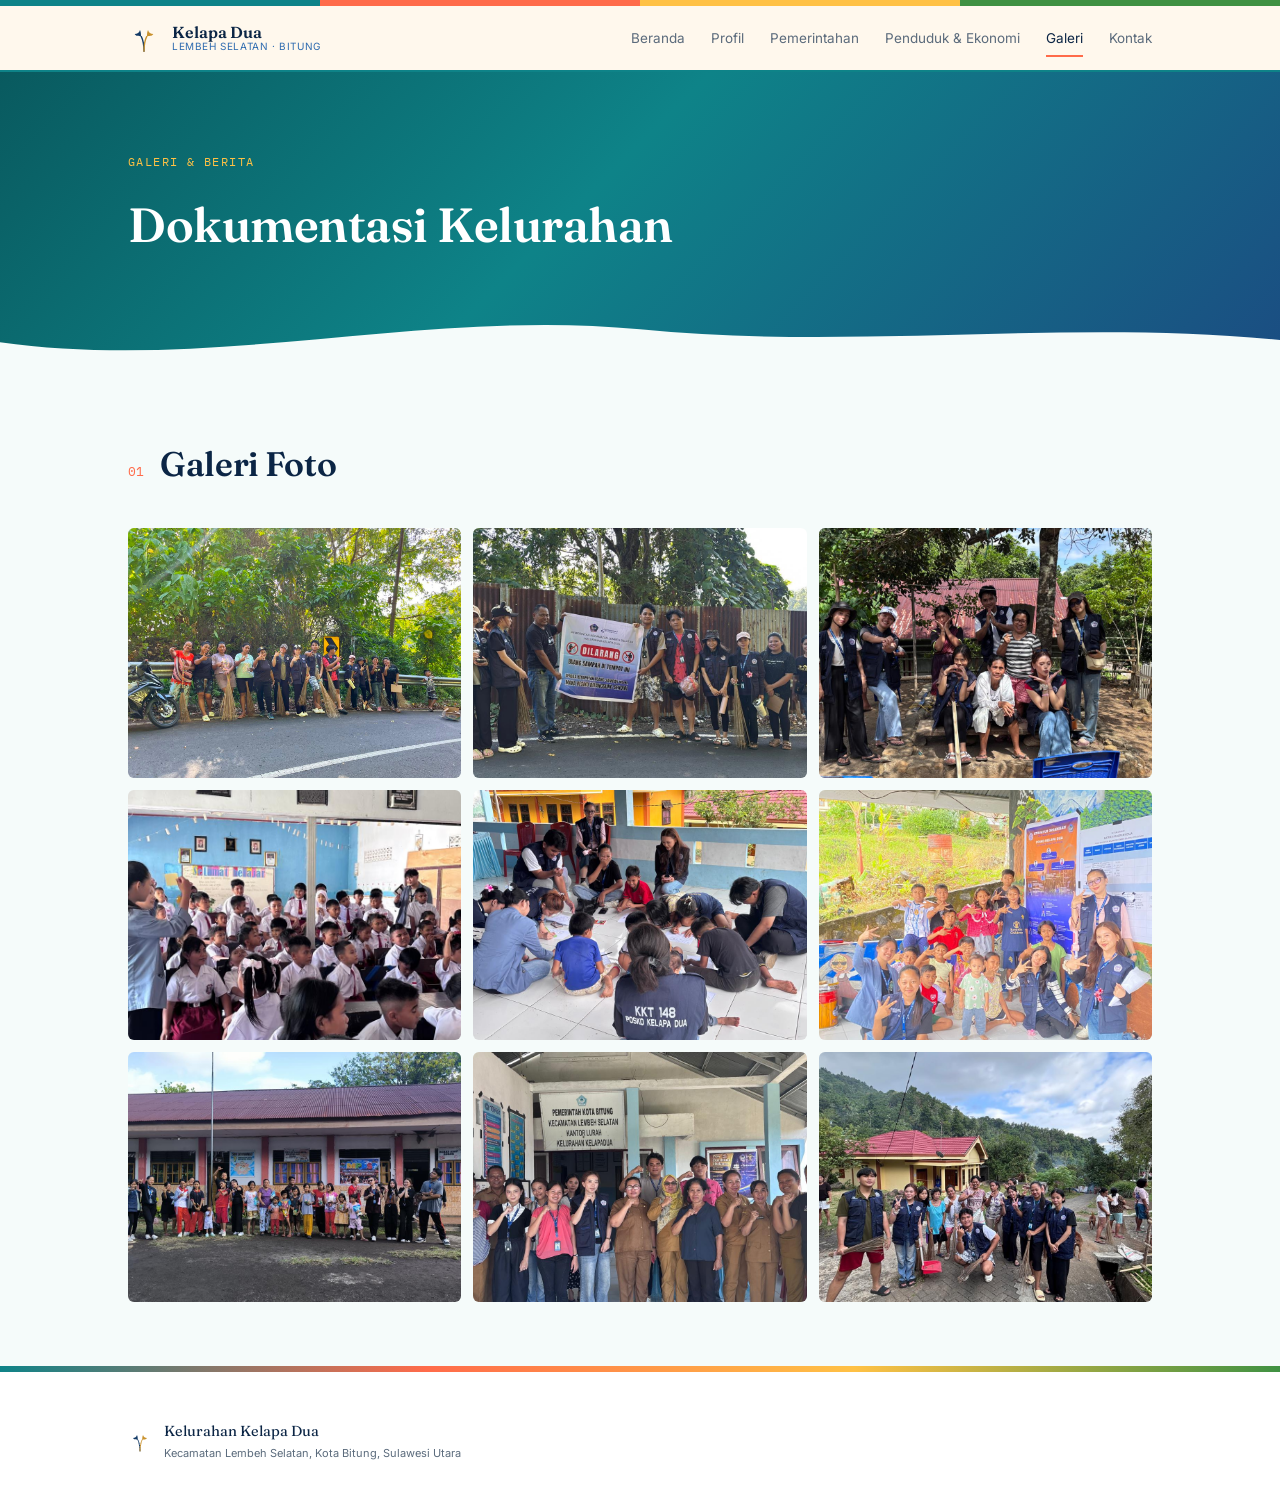
==== galeri.html @ 23e1a645 "Add files via upload" ====
<!DOCTYPE html>
<html lang="id">
<head>
<meta charset="UTF-8">
<meta name="viewport" content="width=device-width, initial-scale=1.0">
<title>Galeri — Kelurahan Kelapa Dua</title>
<link rel="stylesheet" href="style.css">
<style>
  /* ===== Galeri Foto: grid foto asli ===== */
  .photo-gallery{display:grid;grid-template-columns:repeat(3,1fr);gap:12px;}
  .photo-gallery .tile{
    aspect-ratio:4/3;
    overflow:hidden;
    border-radius:var(--radius);
    background:var(--surface-alt);
  }
  .photo-gallery .tile img{
    width:100%;height:100%;object-fit:cover;display:block;
    transition:transform .3s ease;
  }
  .photo-gallery .tile:hover img{transform:scale(1.06);}
  @media (max-width:700px){.photo-gallery{grid-template-columns:repeat(2,1fr);}}
</style>
</head>
<body class="theme-festive">

<div class="festive-topbar"><span></span><span></span><span></span><span></span></div>

<header class="site-nav">
  <div class="nav-inner">
    <a class="brand" href="index.html">
      <svg viewBox="0 0 48 48" fill="none">
        <path d="M24 44 C24 30 20 22 20 22" stroke="#123A66" stroke-width="2" stroke-linecap="round"/>
        <path d="M24 44 C24 30 28 22 28 22" stroke="#C9922E" stroke-width="2" stroke-linecap="round"/>
        <path d="M20 22c-4-2-8 0-10-4 4 0 7-2 8-6 2 4 1 8 2 10z" fill="#123A66"/>
        <path d="M28 22c4-2 8 0 10-4-4 0-7-2-8-6-2 4-1 8-2 10z" fill="#C9922E"/>
      </svg>
      <span class="brand-text"><span class="kel">Kelapa Dua</span><span class="loc">Lembeh Selatan · Bitung</span></span>
    </a>
    <button class="nav-toggle" id="navToggle">Menu</button>
    <nav class="links" id="navLinks">
      <a href="index.html">Beranda</a>
      <a href="profil.html">Profil</a>
      <a href="pemerintahan.html">Pemerintahan</a>
      <a href="penduduk.html">Penduduk &amp; Ekonomi</a>
      <a href="galeri.html" class="active">Galeri</a>
      <a href="kontak.html">Kontak</a>
    </nav>
  </div>
</header>

<main>
  <section class="page-hero">
    <div class="wrap">
      <div class="eyebrow">Galeri &amp; Berita</div>
      <h1>Dokumentasi Kelurahan</h1>
      </div>
  </section>

  <div class="wave-divider wave-hero" aria-hidden="true">
    <svg viewBox="0 0 1200 60" preserveAspectRatio="none"><path d="M0,32 C200,60 400,0 600,20 C800,40 1000,10 1200,30 L1200,60 L0,60 Z"></path></svg>
  </div>

  <section id="galeri-foto">
    <div class="wrap">
      <div class="section-head"><span class="section-num">01</span><h2>Galeri Foto</h2></div>
      <div class="photo-gallery">
        <div class="tile"><img src="photos/foto (1).jpeg" alt="Dokumentasi Kelurahan Kelapa Dua 1" loading="lazy"></div>
        <div class="tile"><img src="photos/foto (2).jpeg" alt="Dokumentasi Kelurahan Kelapa Dua 2" loading="lazy"></div>
        <div class="tile"><img src="photos/foto (3).jpeg" alt="Dokumentasi Kelurahan Kelapa Dua 3" loading="lazy"></div>
        <div class="tile"><img src="photos/foto (4).jpeg" alt="Dokumentasi Kelurahan Kelapa Dua 4" loading="lazy"></div>
        <div class="tile"><img src="photos/foto (5).jpeg" alt="Dokumentasi Kelurahan Kelapa Dua 5" loading="lazy"></div>
        <div class="tile"><img src="photos/foto (6).jpeg" alt="Dokumentasi Kelurahan Kelapa Dua 6" loading="lazy"></div>
        <div class="tile"><img src="photos/foto (7).jpeg" alt="Dokumentasi Kelurahan Kelapa Dua 7" loading="lazy"></div>
        <div class="tile"><img src="photos/foto (8).jpeg" alt="Dokumentasi Kelurahan Kelapa Dua 8" loading="lazy"></div>
        <div class="tile"><img src="photos/foto (9).jpeg" alt="Dokumentasi Kelurahan Kelapa Dua 9" loading="lazy"></div>
      </div>
    </div>
  </section>
</main>

<footer>
  <div class="wrap foot-inner">
    <div class="foot-brand">
      <svg viewBox="0 0 48 48" fill="none">
        <path d="M24 44 C24 30 20 22 20 22" stroke="#123A66" stroke-width="2" stroke-linecap="round"/>
        <path d="M24 44 C24 30 28 22 28 22" stroke="#C9922E" stroke-width="2" stroke-linecap="round"/>
        <path d="M20 22c-4-2-8 0-10-4 4 0 7-2 8-6 2 4 1 8 2 10z" fill="#123A66"/>
        <path d="M28 22c4-2 8 0 10-4-4 0-7-2-8-6-2 4-1 8-2 10z" fill="#C9922E"/>
      </svg>
      <div><div class="t1">Kelurahan Kelapa Dua</div><div class="t2">Kecamatan Lembeh Selatan, Kota Bitung, Sulawesi Utara</div></div>
    </div>
  </div>
</footer>
<script src="script.js"></script>
</body>
</html>
---- style.css ----
@import url('https://fonts.googleapis.com/css2?family=Fraunces:opsz,wght@9..144,500;9..144,600;9..144,700&family=Inter:wght@400;500;600;700&family=IBM+Plex+Mono:wght@500;600&display=swap');

:root{
  --bg:#F7F9FC;
  --surface:#FFFFFF;
  --surface-alt:#EEF3FA;
  --navy-900:#0B2545;
  --navy-800:#123A66;
  --navy-700:#1B4C82;
  --navy-500:#2E6BB0;
  --navy-100:#DCE6F2;
  --text:#1B2733;
  --text-muted:#5B6B7C;
  --accent:#C9922E;
  --line:#E1E8F1;
  --radius:6px;
}
*{box-sizing:border-box;}
html{scroll-behavior:smooth;}
body{
  margin:0;
  background:var(--bg);
  color:var(--text);
  font-family:'Inter',sans-serif;
  line-height:1.65;
}
h1,h2,h3{font-family:'Fraunces',serif;font-weight:600;margin:0;color:var(--navy-900);letter-spacing:-0.01em;}
a{color:inherit;}
.mono{font-family:'IBM Plex Mono',monospace;}
.wrap{max-width:1080px;margin:0 auto;padding:0 28px;}
img{max-width:100%;display:block;}

/* ---------- NAV ---------- */
header.site-nav{
  position:sticky;top:0;z-index:50;
  background:rgba(255,255,255,0.92);
  backdrop-filter:blur(8px);
  border-bottom:1px solid var(--line);
}
.nav-inner{max-width:1080px;margin:0 auto;padding:16px 28px;display:flex;align-items:center;justify-content:space-between;}
.brand{display:flex;align-items:center;gap:12px;text-decoration:none;}
.brand svg{width:32px;height:32px;flex-shrink:0;}
.brand-text{display:flex;flex-direction:column;line-height:1.15;}
.brand-text .kel{font-family:'Fraunces',serif;font-size:16px;font-weight:600;color:var(--navy-900);}
.brand-text .loc{font-size:10px;letter-spacing:0.06em;text-transform:uppercase;color:var(--navy-500);}
nav.links{display:flex;gap:26px;}
nav.links a{
  font-size:13.5px;text-decoration:none;color:var(--text-muted);
  position:relative;padding:4px 0;transition:color .2s ease;
}
nav.links a:hover,nav.links a.active{color:var(--navy-900);}
nav.links a.active::after{content:"";position:absolute;left:0;right:0;bottom:-4px;height:2px;background:var(--accent);}
.nav-toggle{display:none;background:none;border:1px solid var(--line);color:var(--navy-900);padding:8px 12px;border-radius:var(--radius);font-size:13px;cursor:pointer;}

@media (max-width:760px){
  nav.links{
    position:fixed;top:65px;left:0;right:0;flex-direction:column;background:var(--surface);
    padding:18px 28px;gap:16px;border-bottom:1px solid var(--line);
    transform:translateY(-130%);transition:transform .25s ease;
  }
  nav.links.open{transform:translateY(0);}
  .nav-toggle{display:block;}
}

/* ---------- PAGE HERO ---------- */
.page-hero{
  padding:56px 0 40px;
  border-bottom:1px solid var(--line);
  background:var(--surface);
  min-height:300px;
  display:flex;
  align-items:center;
}
.page-hero .wrap{width:100%;}
.eyebrow{
  font-family:'IBM Plex Mono',monospace;font-size:12px;letter-spacing:0.12em;text-transform:uppercase;
  color:var(--navy-500);margin-bottom:14px;display:flex;align-items:center;gap:10px;
}

.page-hero h1{font-size:clamp(32px,5vw,48px);margin-bottom:12px;}
.page-hero p{max-width:600px;color:var(--text-muted);font-size:15.5px;}

/* big homepage hero */
.home-hero{padding:88px 0 64px;position:relative;overflow:hidden;border-bottom:1px solid var(--line);background:var(--surface);}
.home-hero .hero-palms{position:absolute;right:-30px;bottom:-20px;width:360px;opacity:0.16;z-index:0;pointer-events:none;}
.home-hero .wrap{position:relative;z-index:1;}
.home-hero h1{font-size:clamp(42px,8vw,76px);line-height:1;margin-bottom:20px;}
.home-hero h1 span{color:var(--navy-500);font-style:italic;}
.home-hero p.lede{max-width:560px;font-size:16.5px;color:var(--text-muted);margin-bottom:40px;}
.stat-row{display:flex;flex-wrap:wrap;border-top:1px solid var(--line);}
.stat{padding:16px 30px 0 0;margin-right:30px;border-right:1px solid var(--line);}
.stat:last-child{border-right:none;}
.stat .num{font-family:'Fraunces',serif;font-size:28px;color:var(--navy-800);font-weight:600;}
.stat .lbl{font-size:11px;letter-spacing:0.05em;text-transform:uppercase;color:var(--text-muted);margin-top:2px;}

/* ---------- SECTION ---------- */
section{padding:64px 0;border-bottom:1px solid var(--line);}
section:last-of-type{border-bottom:none;}
section.alt{background:var(--surface-alt);}
.section-head{display:flex;align-items:baseline;gap:16px;margin-bottom:36px;flex-wrap:wrap;}
.section-num{font-family:'IBM Plex Mono',monospace;color:var(--navy-500);font-size:13px;}
.section-head h2{font-size:clamp(24px,3.6vw,34px);}
.section-sub{color:var(--text-muted);max-width:600px;font-size:14.5px;margin:-20px 0 32px;}

/* ---------- NAV CARDS (beranda) ---------- */
.nav-cards{display:grid;grid-template-columns:repeat(3,1fr);gap:18px;}
.nav-card{
  display:block;padding:26px 24px;background:var(--surface);border:1px solid var(--line);border-radius:var(--radius);
  text-decoration:none;transition:border-color .2s ease, transform .2s ease;
}
.nav-card:hover{border-color:var(--navy-500);transform:translateY(-2px);}
.nav-card .nc-num{font-family:'IBM Plex Mono',monospace;font-size:12px;color:var(--accent);}
.nav-card h3{font-size:17px;margin:10px 0 6px;color:var(--navy-900);}
.nav-card p{font-size:13px;color:var(--text-muted);margin:0;}
@media (max-width:820px){.nav-cards{grid-template-columns:1fr 1fr;}}
@media (max-width:560px){.nav-cards{grid-template-columns:1fr;}}

/* ---------- TIMELINE (sejarah) ---------- */
.sejarah-grid{display:grid;grid-template-columns:1.1fr 0.9fr;gap:52px;align-items:start;}
.sejarah-grid p{color:var(--text-muted);font-size:15px;margin-bottom:14px;}
.timeline{border-left:2px solid var(--navy-100);padding-left:22px;display:flex;flex-direction:column;gap:26px;}
.timeline .t-item{position:relative;}
.timeline .t-item::before{content:"";position:absolute;left:-28px;top:4px;width:9px;height:9px;border-radius:50%;background:var(--accent);box-shadow:0 0 0 4px var(--surface);}
.timeline .yr{font-family:'IBM Plex Mono',monospace;color:var(--navy-500);font-size:12.5px;}
.timeline .tt{font-family:'Fraunces',serif;font-size:16.5px;margin:3px 0 2px;color:var(--navy-900);}
.timeline .td{color:var(--text-muted);font-size:13px;}

.origin-card{margin-top:48px;padding:30px;background:var(--surface-alt);border:1px solid var(--line);border-radius:var(--radius);display:flex;gap:24px;align-items:center;}
.origin-card svg{width:66px;height:66px;flex-shrink:0;}
.origin-card h3{color:var(--navy-800);font-size:18px;margin-bottom:6px;}
.origin-card p{color:var(--text-muted);font-size:14px;margin:0;}
@media (max-width:820px){.sejarah-grid{grid-template-columns:1fr;}.origin-card{flex-direction:column;text-align:center;}}

/* ---------- VIDEO EMBED (profil) ---------- */
.video-embed{
  position:relative;
  width:100%;
  max-width:820px;
  aspect-ratio:16/9;
  margin:0 auto;
  border-radius:var(--radius);
  overflow:hidden;
  border:1px solid var(--line);
  background:var(--navy-900);
}
.video-embed iframe{
  position:absolute;
  top:0;left:0;
  width:100%;
  height:100%;
  border:0;
}

/* ---------- COMPASS (wilayah) ---------- */
.wilayah-layout{display:grid;grid-template-columns:1fr 1fr;gap:52px;align-items:center;}
.compass{position:relative;width:100%;max-width:340px;aspect-ratio:1/1;margin:0 auto;border:1px solid var(--line);border-radius:50%;background:var(--surface);}
.compass::after{content:"";position:absolute;inset:30px;border:1px dashed var(--navy-100);border-radius:50%;}
.compass .center{position:absolute;top:50%;left:50%;transform:translate(-50%,-50%);text-align:center;}
.compass .center .num{font-family:'Fraunces',serif;font-size:24px;color:var(--navy-800);}
.compass .center .lbl{font-size:10px;text-transform:uppercase;letter-spacing:0.05em;color:var(--text-muted);}
.dir{position:absolute;text-align:center;width:120px;}
.dir .d-label{font-family:'IBM Plex Mono',monospace;font-size:10px;letter-spacing:0.1em;color:var(--navy-500);text-transform:uppercase;}
.dir .d-name{font-size:12.5px;color:var(--navy-900);margin-top:2px;}
.dir.n{top:-12px;left:50%;transform:translateX(-50%);}
.dir.s{bottom:-12px;left:50%;transform:translateX(-50%);}
.dir.w{left:-24px;top:50%;transform:translateY(-50%);text-align:right;}
.dir.e{right:-24px;top:50%;transform:translateY(-50%);text-align:left;}
@media (max-width:540px){.dir{width:90px;font-size:11px;}.dir.w{left:-4px;}.dir.e{right:-4px;}}

.wilayah-facts{display:flex;flex-direction:column;gap:16px;}
.fact-line{display:flex;justify-content:space-between;padding:13px 0;border-bottom:1px solid var(--line);}
.fact-line .k{color:var(--text-muted);font-size:14px;}
.fact-line .v{font-family:'IBM Plex Mono',monospace;color:var(--navy-800);font-size:14px;}
.landuse{display:flex;height:9px;border-radius:6px;overflow:hidden;margin-top:6px;}
.landuse .a{background:var(--navy-500);}
.landuse .b{background:var(--accent);}
.landuse-legend{display:flex;gap:20px;margin-top:10px;font-size:12px;color:var(--text-muted);}
.landuse-legend span::before{content:"";display:inline-block;width:8px;height:8px;border-radius:50%;margin-right:6px;}
.landuse-legend .leg-a::before{background:var(--navy-500);}
.landuse-legend .leg-b::before{background:var(--accent);}
@media (max-width:820px){.wilayah-layout{grid-template-columns:1fr;}}

/* ---------- LURAH LIST ---------- */
.lurah-list{display:flex;flex-direction:column;}
.lurah-row{display:grid;grid-template-columns:52px 1fr;gap:20px;padding:20px 0;border-bottom:1px solid var(--line);align-items:center;}
.lurah-row:first-child{padding-top:0;}
.lurah-row .idx{font-family:'Fraunces',serif;font-size:26px;color:var(--navy-100);}
.lurah-row .name{font-size:16px;color:var(--navy-900);font-family:'Fraunces',serif;}
.lurah-row .role{font-size:12px;color:var(--text-muted);margin-top:2px;}

/* ---------- BARS (penduduk) ---------- */
.penduduk-grid{display:grid;grid-template-columns:1fr 1fr;gap:52px;}
.bar-block{margin-bottom:28px;}
.bar-block .bh{display:flex;justify-content:space-between;font-size:13px;color:var(--text-muted);margin-bottom:8px;}
.bar-track{height:13px;background:var(--surface-alt);border-radius:8px;overflow:hidden;display:flex;border:1px solid var(--line);}
.bar-track .seg{height:100%;}
.seg.male{background:var(--navy-500);}
.seg.female{background:var(--accent);}
.bar-legend{display:flex;gap:18px;margin-top:8px;font-size:12px;color:var(--text-muted);}
.bar-legend span::before{content:"";display:inline-block;width:8px;height:8px;border-radius:50%;margin-right:6px;}
.bar-legend .lm::before{background:var(--navy-500);}
.bar-legend .lf::before{background:var(--accent);}
.suku-tags{display:flex;flex-wrap:wrap;gap:10px;margin-top:12px;}
.suku-tags span{padding:8px 16px;border:1px solid var(--navy-100);border-radius:20px;font-size:13px;color:var(--navy-900);background:var(--surface);}
@media (max-width:820px){.penduduk-grid{grid-template-columns:1fr;}}

/* ---------- KOMODITAS CARDS ---------- */
.komoditas-grid{display:grid;grid-template-columns:repeat(3,1fr);gap:20px;}
.komoditas-grid.single-card{grid-template-columns:1fr;}
.komoditas-grid.single-card .kom-photo-card{aspect-ratio:21/8;}
@media (max-width:700px){.komoditas-grid.single-card .kom-photo-card{aspect-ratio:4/3;}}
.kom-card{padding:28px 22px;background:var(--surface);border:1px solid var(--line);border-radius:var(--radius);text-align:center;}
.kom-card .ic{width:40px;height:40px;margin:0 auto 14px;}
.kom-card h3{font-size:17px;color:var(--navy-800);margin-bottom:6px;}
.kom-card p{font-size:13px;color:var(--text-muted);margin:0;}

/* full-bleed photo/video card with overlaid description */
.kom-photo-card{
  position:relative;
  padding:0;
  aspect-ratio:3/4;
  overflow:hidden;
  display:flex;
  align-items:flex-end;
}
.kom-photo-card .kom-bg-stack{
  position:absolute;
  inset:0;
  width:100%;
  height:100%;
  z-index:0;
}
.kom-photo-card .kom-bg,
.kom-photo-card .kom-bg-video{
  position:absolute;
  inset:0;
  width:100%;
  height:100%;
  object-fit:cover;
  opacity:0;
  transition:opacity 1s ease;
}
.kom-photo-card .kom-bg.active,
.kom-photo-card .kom-bg-video.active{
  opacity:1;
}
.kom-photo-card .kom-overlay{
  position:relative;
  z-index:1;
  width:100%;
  padding:60px 22px 24px;
  text-align:left;
  background:linear-gradient(0deg, rgba(11,37,69,.92) 0%, rgba(11,37,69,.78) 45%, rgba(11,37,69,0) 100%);
  -webkit-backdrop-filter:blur(6px);
  backdrop-filter:blur(6px);
  -webkit-mask-image:linear-gradient(0deg, #000 0%, #000 55%, transparent 100%);
  mask-image:linear-gradient(0deg, #000 0%, #000 55%, transparent 100%);
}
.kom-photo-card .ic{margin:0 0 10px;}
.kom-photo-card h3{color:#fff;text-align:left;}
.kom-photo-card p{color:rgba(255,255,255,.88);text-align:left;}
/* video card: video full terlihat, deskripsi di panel terpisah di bawah */
.kom-video-card{
  padding:0;
  overflow:hidden;
  display:flex;
  flex-direction:column;
  text-align:left;
}
.kom-video-wrap{
  position:relative;
  width:100%;
  aspect-ratio:3/1;
  max-height:320px;
  background:var(--navy-900);
}
@media (max-width:700px){
  .kom-video-wrap{aspect-ratio:16/9;max-height:220px;}
}
.kom-video{
  position:absolute;
  inset:0;
  width:100%;
  height:100%;
  object-fit:cover;
  display:block;
}
.kom-video-info{
  padding:22px 22px 26px;
  text-align:left;
  background:var(--navy-900);
  color:#fff;
}
.kom-video-info .ic{
  width:32px;height:32px;margin:0 0 10px;color:var(--f-gold,#C9922E);
}
.kom-video-info h3{
  color:#fff;text-align:left;margin-bottom:6px;font-size:17px;
}
.kom-video-info p{
  color:rgba(255,255,255,.85);text-align:left;margin:0;font-size:13px;
}
@media (max-width:700px){.komoditas-grid{grid-template-columns:1fr;}}

/* ---------- FASILITAS GRID ---------- */
.fasilitas-grid{display:grid;grid-template-columns:repeat(4,1fr);gap:1px;background:var(--line);border:1px solid var(--line);}
.fas-card{background:var(--surface);padding:30px 20px;text-align:center;}
.fas-card .num{font-family:'Fraunces',serif;font-size:38px;color:var(--navy-800);}
.fas-card .lbl{font-size:12px;color:var(--text-muted);margin-top:6px;}
@media (max-width:700px){.fasilitas-grid{grid-template-columns:repeat(2,1fr);}}

.empty-box{
  border:1.5px dashed var(--navy-100);border-radius:var(--radius);background:var(--surface);
  padding:30px 26px;display:flex;align-items:flex-start;gap:16px;
}
.empty-box .dot{width:8px;height:8px;border-radius:50%;background:var(--navy-100);margin-top:6px;flex-shrink:0;}
.empty-box .body h3{font-size:15.5px;color:var(--navy-800);margin-bottom:4px;font-family:'Inter',sans-serif;font-weight:600;}
.empty-box .body p{font-size:13px;color:var(--text-muted);margin:0;}
.empty-grid{display:grid;grid-template-columns:1fr 1fr;gap:16px;}
@media (max-width:700px){.empty-grid{grid-template-columns:1fr;}}
.empty-gallery{display:grid;grid-template-columns:repeat(4,1fr);gap:12px;}
.empty-gallery .tile{aspect-ratio:4/3;border:1.5px dashed var(--navy-100);border-radius:var(--radius);display:flex;align-items:center;justify-content:center;color:var(--text-muted);font-size:11.5px;background:var(--surface);text-align:center;padding:8px;}
@media (max-width:700px){.empty-gallery{grid-template-columns:repeat(2,1fr);}}

/* ---------- FOOTER ---------- */
footer{padding:48px 0 36px;background:var(--surface);}
footer .foot-inner{display:flex;justify-content:space-between;flex-wrap:wrap;gap:16px;align-items:center;}
footer .foot-brand{display:flex;align-items:center;gap:12px;}
footer .foot-brand svg{width:24px;height:24px;}
footer .foot-brand .t1{font-family:'Fraunces',serif;font-size:14.5px;color:var(--navy-900);}
footer .foot-brand .t2{font-size:11px;color:var(--text-muted);}
footer .note{font-size:12px;color:var(--text-muted);max-width:340px;text-align:right;}
@media (max-width:700px){footer .note{text-align:left;}}
/* ================================================================
   FESTIVE THEME — opt-in via <body class="theme-festive">
   Tropical coastal palette: teal sea, coral sunset, gold spice, leaf green.
   Only applies where the class is present, so other pages are untouched
   until the class is added to them too.
   ================================================================ */
body.theme-festive{
  --f-teal:#0E8388;
  --f-teal-dark:#095A5F;
  --f-coral:#FF6B4A;
  --f-gold:#FFC145;
  --f-leaf:#3F9142;
  --f-cream:#F5FBFA;
  --f-alt:#E8F4F3;
  background:var(--f-cream);
}

.festive-topbar{height:6px;display:flex;}
.festive-topbar span{flex:1;}
.festive-topbar span:nth-child(1){background:var(--f-teal);}
.festive-topbar span:nth-child(2){background:var(--f-coral);}
.festive-topbar span:nth-child(3){background:var(--f-gold);}
.festive-topbar span:nth-child(4){background:var(--f-leaf);}

body.theme-festive header.site-nav{
  background:rgba(255,248,236,0.94);
  border-bottom:2px solid var(--f-teal);
}
body.theme-festive nav.links a.active::after{background:var(--f-coral);}
body.theme-festive nav.links a:hover{color:var(--f-teal-dark);}

.welcome-badge{
  display:inline-flex;align-items:center;gap:8px;
  background:linear-gradient(90deg,var(--f-teal),var(--f-leaf));
  color:#fff;font-family:'IBM Plex Mono',monospace;font-size:11.5px;letter-spacing:.06em;
  padding:8px 16px;border-radius:999px;margin-bottom:20px;
  box-shadow:0 8px 18px rgba(14,131,136,.32);
}

body.theme-festive .home-hero{
  background:linear-gradient(135deg,var(--f-teal-dark) 0%, var(--f-teal) 45%, #1B4C82 100%);
  border-bottom:none;overflow:visible;position:relative;
  padding-bottom:120px;
}
body.theme-festive .home-hero .eyebrow{color:var(--f-gold);}
body.theme-festive .home-hero h1{color:#fff;}
body.theme-festive .home-hero h1 span{color:var(--f-gold);font-style:italic;}
body.theme-festive .home-hero p.lede{color:rgba(255,255,255,.9);}
body.theme-festive .home-hero .hero-palms{opacity:.2;filter:brightness(0) saturate(100%) invert(1);}

body.theme-festive .stat-row{border-top:1px solid rgba(255,255,255,.28);}
body.theme-festive .stat{border-right:1px solid rgba(255,255,255,.28);position:relative;padding-left:16px;}
body.theme-festive .stat::before{content:"";position:absolute;left:0;top:22px;width:8px;height:8px;border-radius:50%;}
body.theme-festive .stat:nth-child(1)::before{background:var(--f-gold);}
body.theme-festive .stat:nth-child(2)::before{background:var(--f-coral);}
body.theme-festive .stat:nth-child(3)::before{background:#7FE3D0;}
body.theme-festive .stat:nth-child(4)::before{background:var(--f-leaf);}
body.theme-festive .stat .num{color:#fff;}
body.theme-festive .stat .lbl{color:rgba(255,255,255,.78);}

.wave-divider{position:relative;line-height:0;width:100%;}
.wave-divider svg{display:block;width:100%;height:64px;}
.wave-divider.wave-hero{margin-top:-64px;}
.wave-divider.wave-hero svg path{fill:var(--f-cream);}

body.theme-festive section.alt{background:var(--f-alt);}
body.theme-festive .section-head .section-num{color:var(--f-coral);}

body.theme-festive #peta .wrap > div > div:last-child{
  border:none;border-top:4px solid var(--f-teal);
  box-shadow:0 10px 28px rgba(14,131,136,.14);
}

body.theme-festive .nav-card{
  border:none;border-top:4px solid var(--line);
  box-shadow:0 8px 20px rgba(11,37,69,.07);
  transition:transform .25s ease, box-shadow .25s ease;
}
body.theme-festive .nav-card:hover{transform:translateY(-5px);box-shadow:0 16px 30px rgba(11,37,69,.15);}
body.theme-festive .nav-card:nth-child(1){border-top-color:var(--f-teal);}
body.theme-festive .nav-card:nth-child(2){border-top-color:var(--f-coral);}
body.theme-festive .nav-card:nth-child(3){border-top-color:var(--f-gold);}
body.theme-festive .nav-card:nth-child(4){border-top-color:var(--f-leaf);}
body.theme-festive .nav-card:nth-child(5){border-top-color:#1B4C82;}
body.theme-festive .nav-card .nc-num{color:var(--f-coral);}

body.theme-festive footer{
  border-top:6px solid transparent;
  border-image:linear-gradient(90deg,var(--f-teal),var(--f-coral),var(--f-gold),var(--f-leaf)) 1;
}

/* ---------- VISI & MISI (base, used by profil page) ---------- */
.visi-misi-grid{display:grid;grid-template-columns:1fr 1fr;gap:40px;align-items:start;}
.visi-card,.misi-card{background:var(--surface);border:1px solid var(--line);border-radius:var(--radius);padding:30px;}
.visi-card h3,.misi-card h3{color:var(--navy-800);font-size:18px;margin-bottom:14px;}
.visi-text{font-family:'Fraunces',serif;font-style:italic;font-size:17px;line-height:1.6;color:var(--navy-900);margin:0;}
.misi-list{margin:0;padding-left:20px;display:flex;flex-direction:column;gap:12px;}
.misi-list li{color:var(--text-muted);font-size:14px;line-height:1.6;}
@media (max-width:820px){.visi-misi-grid{grid-template-columns:1fr;}}

/* ---------- FESTIVE: page-hero (inner pages) ---------- */
body.theme-festive .page-hero{
  background:linear-gradient(135deg,var(--f-teal-dark) 0%, var(--f-teal) 45%, #1B4C82 100%);
  border-bottom:none;padding-bottom:72px;
}
body.theme-festive .page-hero .eyebrow{color:var(--f-gold);}
body.theme-festive .page-hero h1{color:#fff;}
body.theme-festive .page-hero p{color:rgba(255,255,255,.88);max-width:600px;}

/* ---------- FESTIVE: video, timeline, origin card, compass, visi/misi ---------- */
body.theme-festive .video-embed{border:none;box-shadow:0 12px 30px rgba(14,131,136,.16);}

body.theme-festive .timeline{border-left:2px solid var(--f-teal);}
body.theme-festive .timeline .t-item::before{background:var(--f-coral);box-shadow:0 0 0 4px var(--f-cream);}
body.theme-festive .timeline .yr{color:var(--f-teal-dark);}

body.theme-festive .origin-card{background:var(--f-alt);border:none;border-left:4px solid var(--f-gold);}

body.theme-festive .compass{border:2px solid var(--f-teal);}
body.theme-festive .compass::after{border-color:var(--f-teal);opacity:.4;}
body.theme-festive .compass .center .num{color:var(--f-teal-dark);}
body.theme-festive .dir .d-label{color:var(--f-coral);}

body.theme-festive .landuse .a{background:var(--f-teal);}
body.theme-festive .landuse .b{background:var(--f-coral);}
body.theme-festive .landuse-legend .leg-a::before{background:var(--f-teal);}
body.theme-festive .landuse-legend .leg-b::before{background:var(--f-coral);}

body.theme-festive .visi-card{border:none;border-top:4px solid var(--f-teal);box-shadow:0 8px 20px rgba(14,131,136,.1);}
body.theme-festive .misi-card{border:none;border-top:4px solid var(--f-coral);box-shadow:0 8px 20px rgba(255,107,74,.1);}
body.theme-festive .visi-text{color:var(--f-teal-dark);}
body.theme-festive .misi-list li::marker{color:var(--f-coral);font-weight:600;}

/* ---------- FESTIVE: daftar lurah / organisasi ---------- */
body.theme-festive .lurah-row{border-bottom:1px solid var(--f-alt);}
body.theme-festive .lurah-row:nth-child(4n+1) .idx{color:var(--f-teal);}
body.theme-festive .lurah-row:nth-child(4n+2) .idx{color:var(--f-coral);}
body.theme-festive .lurah-row:nth-child(4n+3) .idx{color:var(--f-gold);}
body.theme-festive .lurah-row:nth-child(4n+4) .idx{color:var(--f-leaf);}
body.theme-festive .lurah-row .name{color:var(--navy-900);}

/* ---------- FESTIVE: kependudukan, komoditas, fasilitas ---------- */
body.theme-festive .seg.male{background:var(--f-teal);}
body.theme-festive .seg.female{background:var(--f-coral);}
body.theme-festive .bar-legend .lm::before{background:var(--f-teal);}
body.theme-festive .bar-legend .lf::before{background:var(--f-coral);}
body.theme-festive .bar-track{border:none;background:var(--f-alt);}

body.theme-festive .suku-tags span{
  border:none;background:linear-gradient(90deg,var(--f-teal),var(--f-teal-dark));color:#fff;
}
body.theme-festive .suku-tags span:nth-child(2n){background:linear-gradient(90deg,var(--f-coral),#E8532F);}
body.theme-festive .suku-tags span:nth-child(3n){background:linear-gradient(90deg,var(--f-leaf),#2E6E30);}

body.theme-festive .kom-card{border:none;box-shadow:0 8px 20px rgba(11,37,69,.07);border-top:4px solid var(--f-teal);transition:transform .25s ease;}
body.theme-festive .kom-card:hover{transform:translateY(-4px);}
body.theme-festive .komoditas-grid .kom-card:nth-child(2){border-top-color:var(--f-coral);}
body.theme-festive .komoditas-grid .kom-card:nth-child(3){border-top-color:var(--f-gold);}

body.theme-festive .fasilitas-grid{background:transparent;border:none;gap:14px;}
body.theme-festive .fas-card{border-radius:var(--radius);box-shadow:0 8px 20px rgba(11,37,69,.06);border-top:4px solid var(--f-teal);}
body.theme-festive .fasilitas-grid .fas-card:nth-child(2){border-top-color:var(--f-coral);}
body.theme-festive .fasilitas-grid .fas-card:nth-child(3){border-top-color:var(--f-gold);}
body.theme-festive .fasilitas-grid .fas-card:nth-child(4){border-top-color:var(--f-leaf);}
body.theme-festive .fas-card .num{color:var(--f-teal-dark);}

/* ---------- FESTIVE: galeri (empty state) ---------- */
body.theme-festive .empty-gallery .tile{
  border:2px dashed var(--f-teal);background:var(--f-alt);color:var(--f-teal-dark);font-weight:500;
}
body.theme-festive .empty-gallery .tile:nth-child(4n+2){border-color:var(--f-coral);color:var(--f-coral);}
body.theme-festive .empty-gallery .tile:nth-child(4n+3){border-color:var(--f-gold);color:#C79318;}
body.theme-festive .empty-gallery .tile:nth-child(4n+4){border-color:var(--f-leaf);color:var(--f-leaf);}

/* ---------- PIE CHART (kependudukan) ---------- */
.donut-block{margin-bottom:30px;}
.donut-row{display:flex;align-items:center;gap:24px;flex-wrap:wrap;}
.pie-chart{
  width:112px;height:112px;border-radius:50%;flex-shrink:0;
  --pie-a:var(--navy-500);--pie-b:var(--accent);
  background:conic-gradient(var(--pie-a) 0% var(--p1), var(--pie-b) var(--p1) 100%);
  box-shadow:0 4px 16px rgba(11,37,69,.12);
}
.donut-legend{display:flex;flex-direction:column;gap:10px;font-size:13px;color:var(--text-muted);min-width:150px;}
.donut-legend .dl-item{display:flex;align-items:center;gap:8px;}
.donut-legend .dl-item .dot{width:9px;height:9px;border-radius:50%;flex-shrink:0;background:var(--navy-500);}
.donut-legend .dl-item:nth-child(2) .dot{background:var(--accent);}
.donut-legend .dl-item .val{font-family:'IBM Plex Mono',monospace;color:var(--navy-800);margin-left:auto;font-size:12px;}

body.theme-festive .pie-chart{--pie-a:var(--f-teal);--pie-b:var(--f-coral);}
body.theme-festive .donut-legend .dl-item .dot{background:var(--f-teal);}
body.theme-festive .donut-legend .dl-item:nth-child(2) .dot{background:var(--f-coral);}
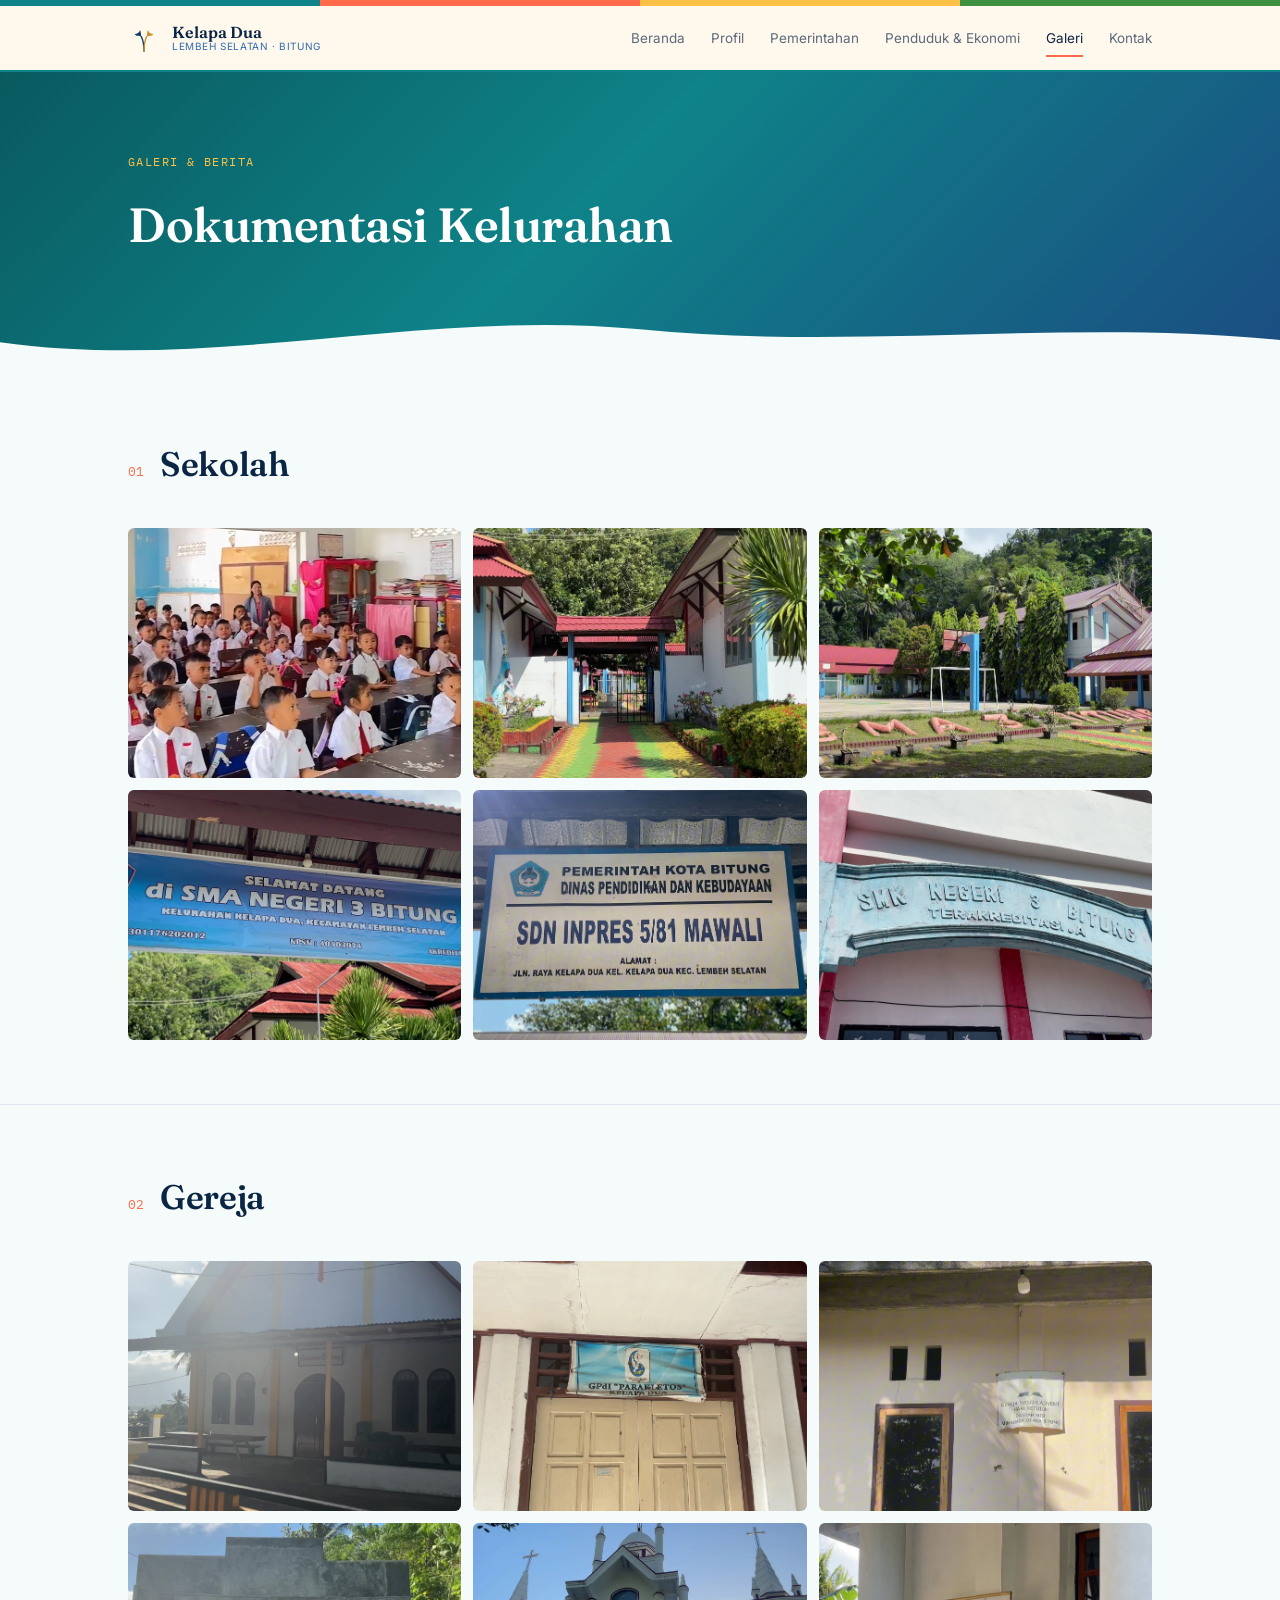
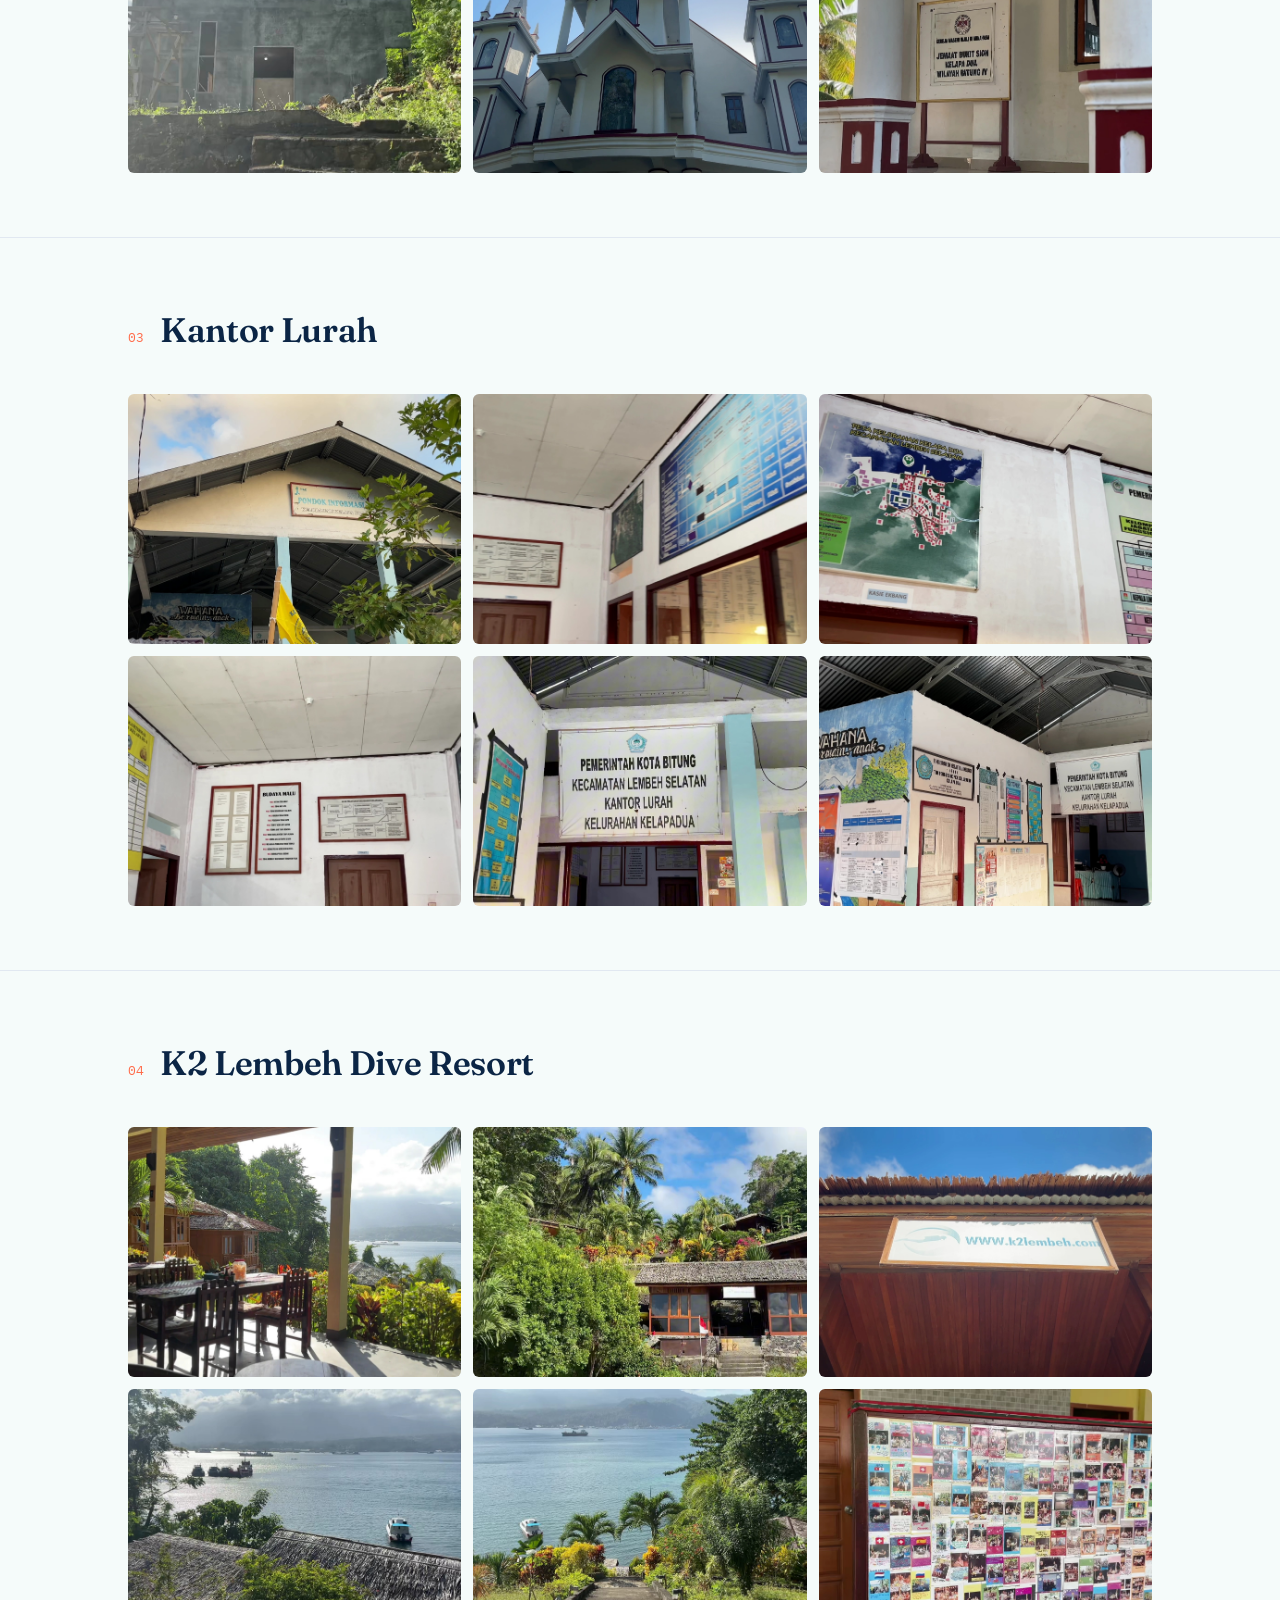
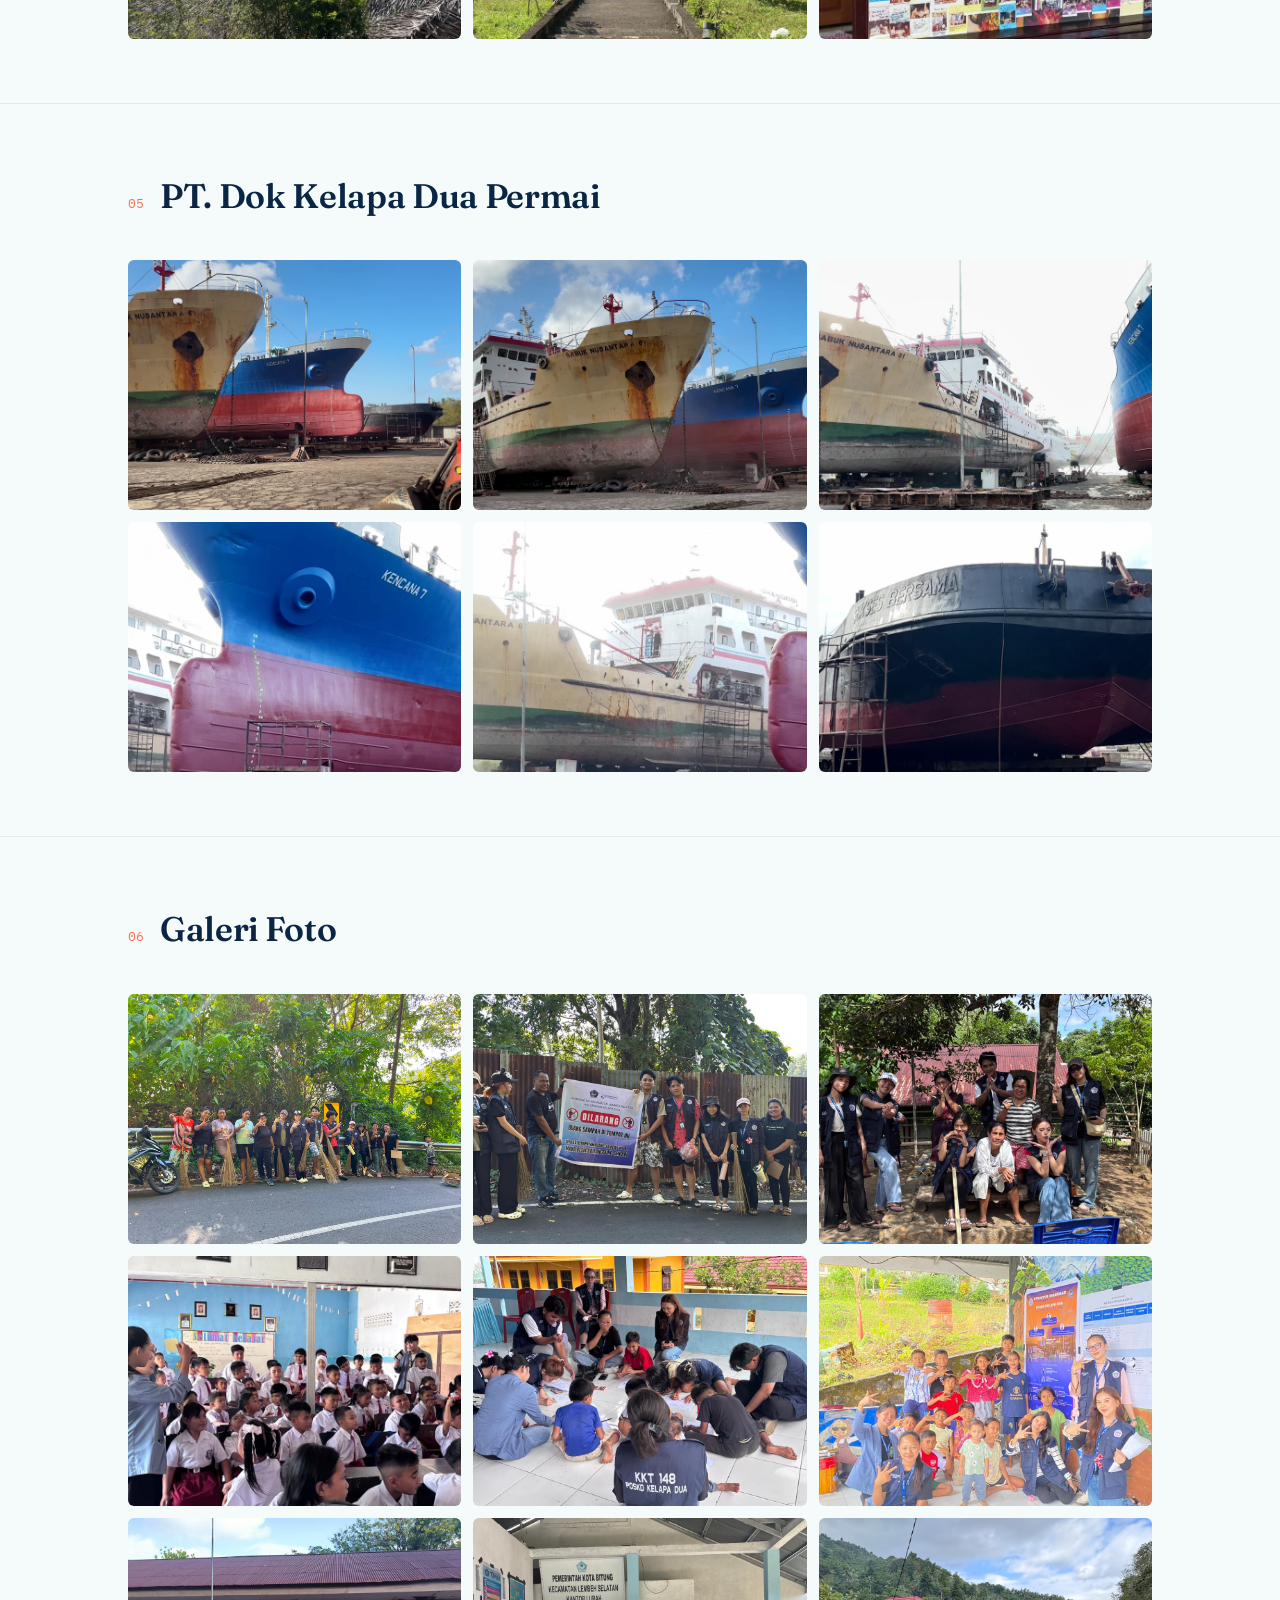
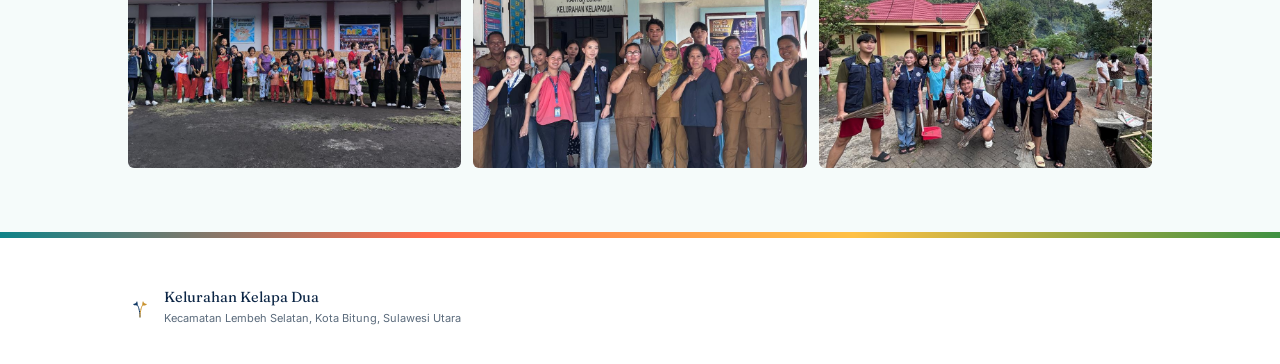
==== commit 8ec266bd: "Update galeri.html" ====
--- a/galeri.html
+++ b/galeri.html
@@ -61,9 +61,79 @@
     <svg viewBox="0 0 1200 60" preserveAspectRatio="none"><path d="M0,32 C200,60 400,0 600,20 C800,40 1000,10 1200,30 L1200,60 L0,60 Z"></path></svg>
   </div>
 
+  <section id="galeri-sekolah">
+    <div class="wrap">
+      <div class="section-head"><span class="section-num">01</span><h2>Sekolah</h2></div>
+      <div class="photo-gallery">
+        <div class="tile"><img src="photos/sekolah (1).jpg" alt="Dokumentasi Sekolah 1" loading="lazy"></div>
+        <div class="tile"><img src="photos/sekolah (2).jpg" alt="Dokumentasi Sekolah 2" loading="lazy"></div>
+        <div class="tile"><img src="photos/sekolah (3).jpg" alt="Dokumentasi Sekolah 3" loading="lazy"></div>
+        <div class="tile"><img src="photos/sekolah (4).jpg" alt="Dokumentasi Sekolah 4" loading="lazy"></div>
+        <div class="tile"><img src="photos/sekolah (5).jpg" alt="Dokumentasi Sekolah 5" loading="lazy"></div>
+        <div class="tile"><img src="photos/sekolah (6).jpg" alt="Dokumentasi Sekolah 6" loading="lazy"></div>
+      </div>
+    </div>
+  </section>
+
+  <section id="galeri-gereja">
+    <div class="wrap">
+      <div class="section-head"><span class="section-num">02</span><h2>Gereja</h2></div>
+      <div class="photo-gallery">
+        <div class="tile"><img src="photos/gereja (1).jpg" alt="Dokumentasi Gereja 1" loading="lazy"></div>
+        <div class="tile"><img src="photos/gereja (2).jpg" alt="Dokumentasi Gereja 2" loading="lazy"></div>
+        <div class="tile"><img src="photos/gereja (3).jpg" alt="Dokumentasi Gereja 3" loading="lazy"></div>
+        <div class="tile"><img src="photos/gereja (4).jpg" alt="Dokumentasi Gereja 4" loading="lazy"></div>
+        <div class="tile"><img src="photos/gereja (5).jpg" alt="Dokumentasi Gereja 5" loading="lazy"></div>
+        <div class="tile"><img src="photos/gereja (6).jpg" alt="Dokumentasi Gereja 6" loading="lazy"></div>
+      </div>
+    </div>
+  </section>
+
+  <section id="galeri-kantor-lurah">
+    <div class="wrap">
+      <div class="section-head"><span class="section-num">03</span><h2>Kantor Lurah</h2></div>
+      <div class="photo-gallery">
+        <div class="tile"><img src="photos/kantor-lurah (1).jpg" alt="Dokumentasi Kantor Lurah 1" loading="lazy"></div>
+        <div class="tile"><img src="photos/kantor-lurah (2).jpg" alt="Dokumentasi Kantor Lurah 2" loading="lazy"></div>
+        <div class="tile"><img src="photos/kantor-lurah (3).jpg" alt="Dokumentasi Kantor Lurah 3" loading="lazy"></div>
+        <div class="tile"><img src="photos/kantor-lurah (4).jpg" alt="Dokumentasi Kantor Lurah 4" loading="lazy"></div>
+        <div class="tile"><img src="photos/kantor-lurah (5).jpg" alt="Dokumentasi Kantor Lurah 5" loading="lazy"></div>
+        <div class="tile"><img src="photos/kantor-lurah (6).jpg" alt="Dokumentasi Kantor Lurah 6" loading="lazy"></div>
+      </div>
+    </div>
+  </section>
+
+  <section id="galeri-resort">
+    <div class="wrap">
+      <div class="section-head"><span class="section-num">04</span><h2>K2 Lembeh Dive Resort</h2></div>
+      <div class="photo-gallery">
+        <div class="tile"><img src="photos/resort (1).jpg" alt="Dokumentasi K2 Lembeh Dive Resort 1" loading="lazy"></div>
+        <div class="tile"><img src="photos/resort (2).jpg" alt="Dokumentasi K2 Lembeh Dive Resort 2" loading="lazy"></div>
+        <div class="tile"><img src="photos/resort (3).jpg" alt="Dokumentasi K2 Lembeh Dive Resort 3" loading="lazy"></div>
+        <div class="tile"><img src="photos/resort (4).jpg" alt="Dokumentasi K2 Lembeh Dive Resort 4" loading="lazy"></div>
+        <div class="tile"><img src="photos/resort (5).jpg" alt="Dokumentasi K2 Lembeh Dive Resort 5" loading="lazy"></div>
+        <div class="tile"><img src="photos/resort (6).jpg" alt="Dokumentasi K2 Lembeh Dive Resort 6" loading="lazy"></div>
+      </div>
+    </div>
+  </section>
+
+  <section id="galeri-galangan">
+    <div class="wrap">
+      <div class="section-head"><span class="section-num">05</span><h2>PT. Dok Kelapa Dua Permai</h2></div>
+      <div class="photo-gallery">
+        <div class="tile"><img src="photos/galangan (1).jpg" alt="Dokumentasi Galangan Kapal PT. Dok Kelapa Dua Permai 1" loading="lazy"></div>
+        <div class="tile"><img src="photos/galangan (2).jpg" alt="Dokumentasi Galangan Kapal PT. Dok Kelapa Dua Permai 2" loading="lazy"></div>
+        <div class="tile"><img src="photos/galangan (3).jpg" alt="Dokumentasi Galangan Kapal PT. Dok Kelapa Dua Permai 3" loading="lazy"></div>
+        <div class="tile"><img src="photos/galangan (4).jpg" alt="Dokumentasi Galangan Kapal PT. Dok Kelapa Dua Permai 4" loading="lazy"></div>
+        <div class="tile"><img src="photos/galangan (5).jpg" alt="Dokumentasi Galangan Kapal PT. Dok Kelapa Dua Permai 5" loading="lazy"></div>
+        <div class="tile"><img src="photos/galangan (6).jpg" alt="Dokumentasi Galangan Kapal PT. Dok Kelapa Dua Permai 6" loading="lazy"></div>
+      </div>
+    </div>
+  </section>
+
   <section id="galeri-foto">
     <div class="wrap">
-      <div class="section-head"><span class="section-num">01</span><h2>Galeri Foto</h2></div>
+      <div class="section-head"><span class="section-num">06</span><h2>Galeri Foto</h2></div>
       <div class="photo-gallery">
         <div class="tile"><img src="photos/foto (1).jpeg" alt="Dokumentasi Kelurahan Kelapa Dua 1" loading="lazy"></div>
         <div class="tile"><img src="photos/foto (2).jpeg" alt="Dokumentasi Kelurahan Kelapa Dua 2" loading="lazy"></div>
@@ -94,4 +164,4 @@
 </footer>
 <script src="script.js"></script>
 </body>
-</html>+</html>
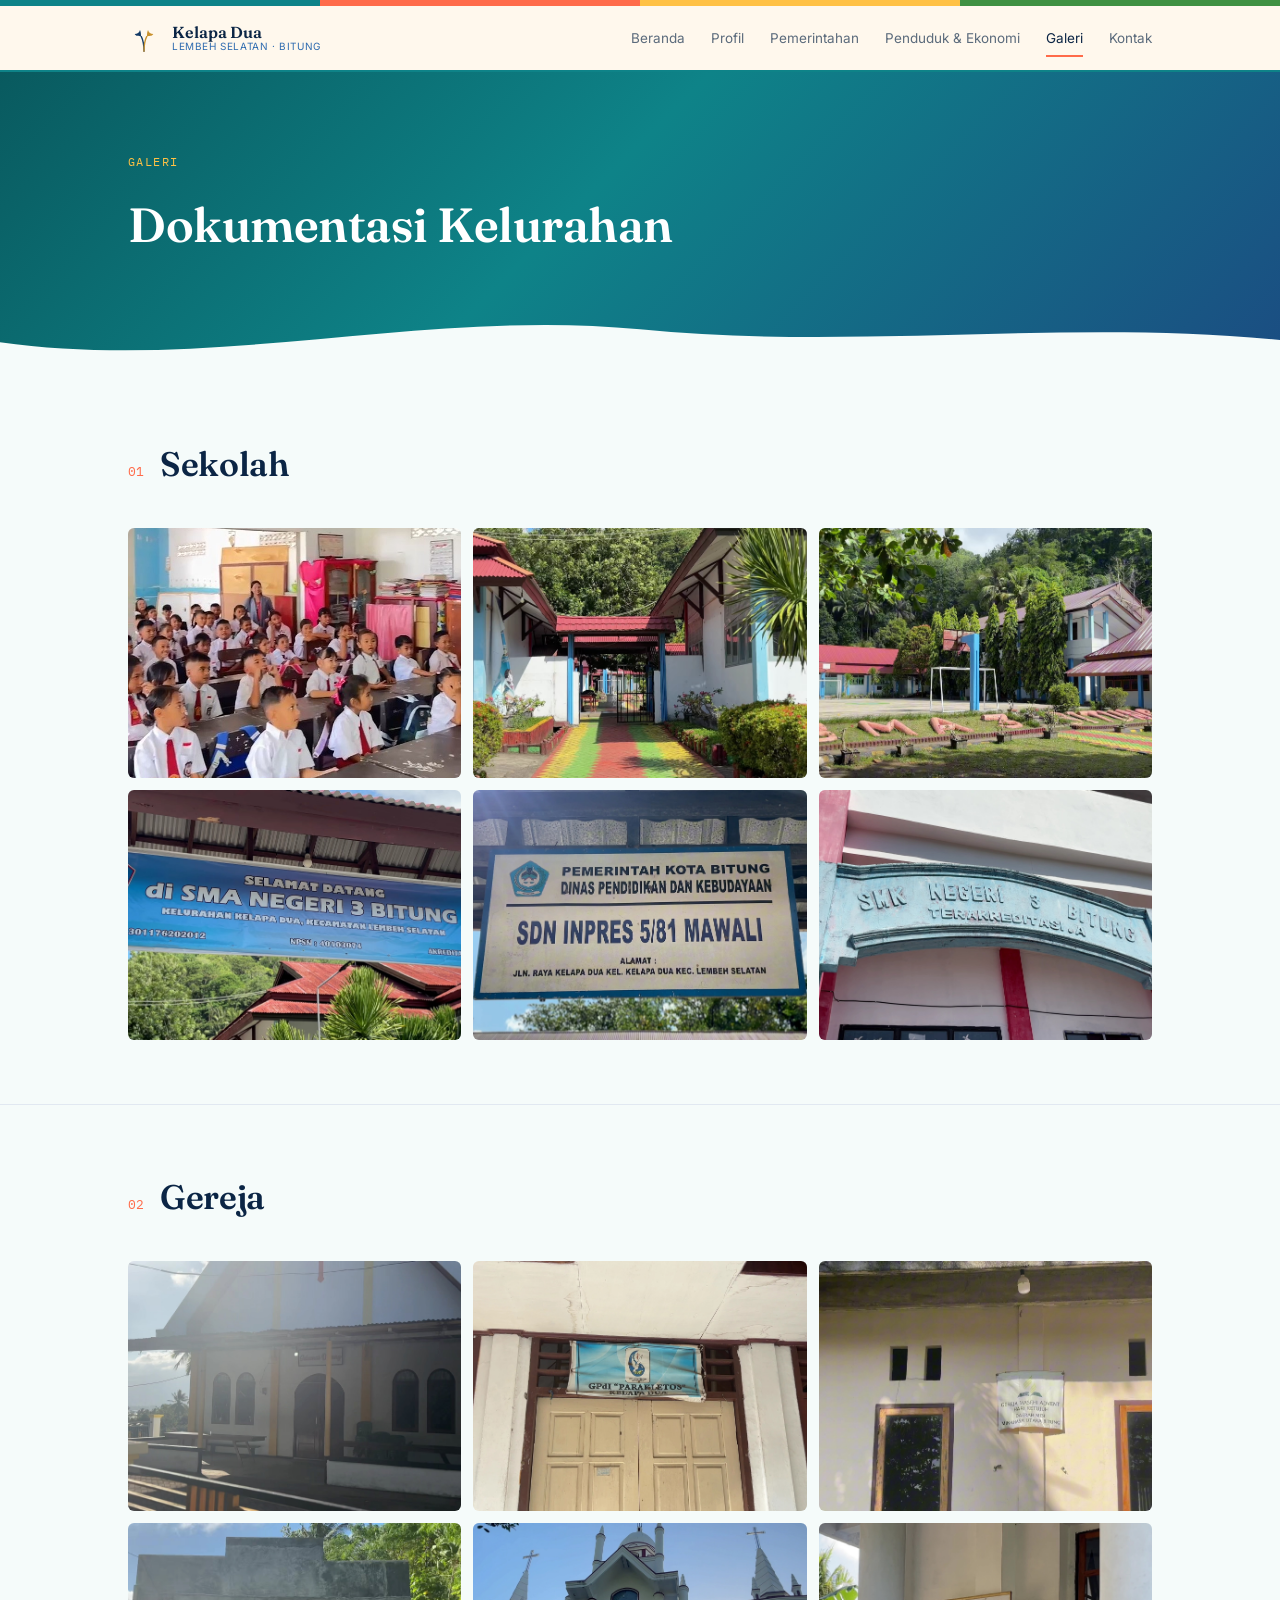
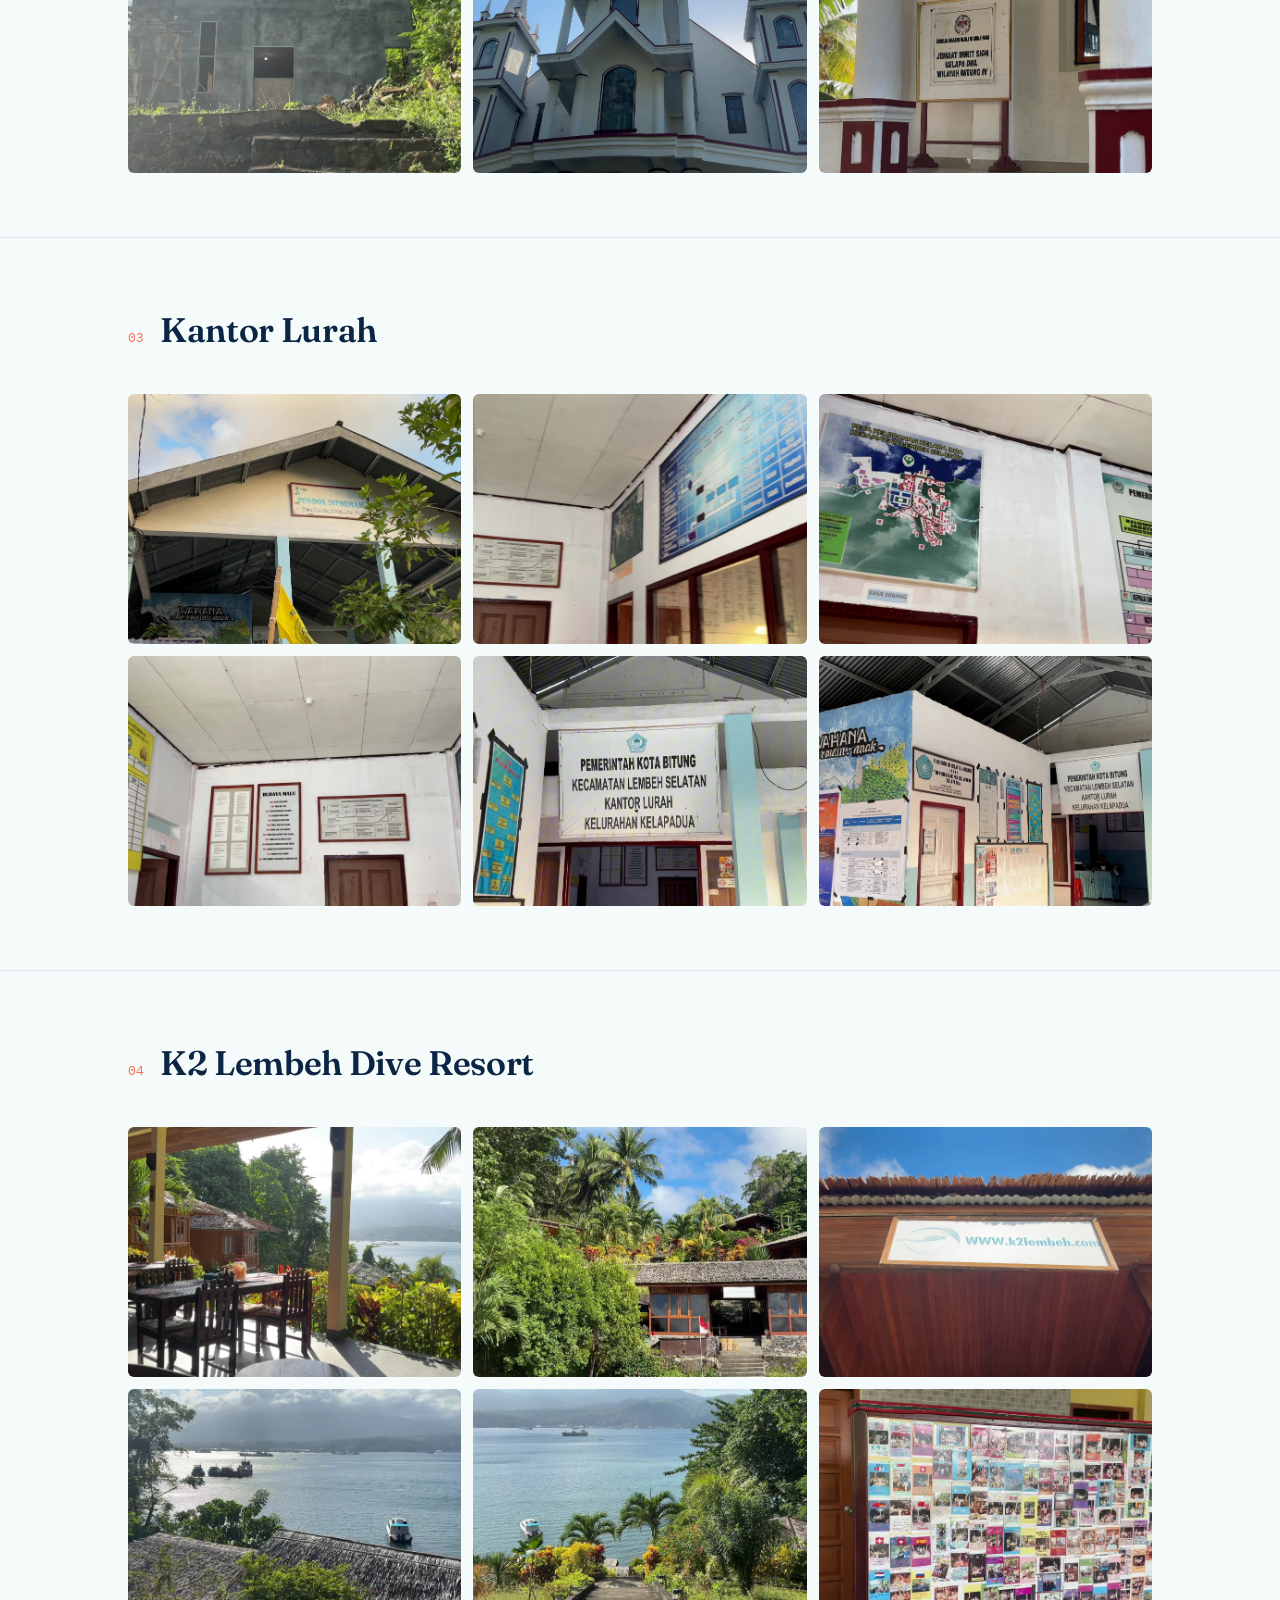
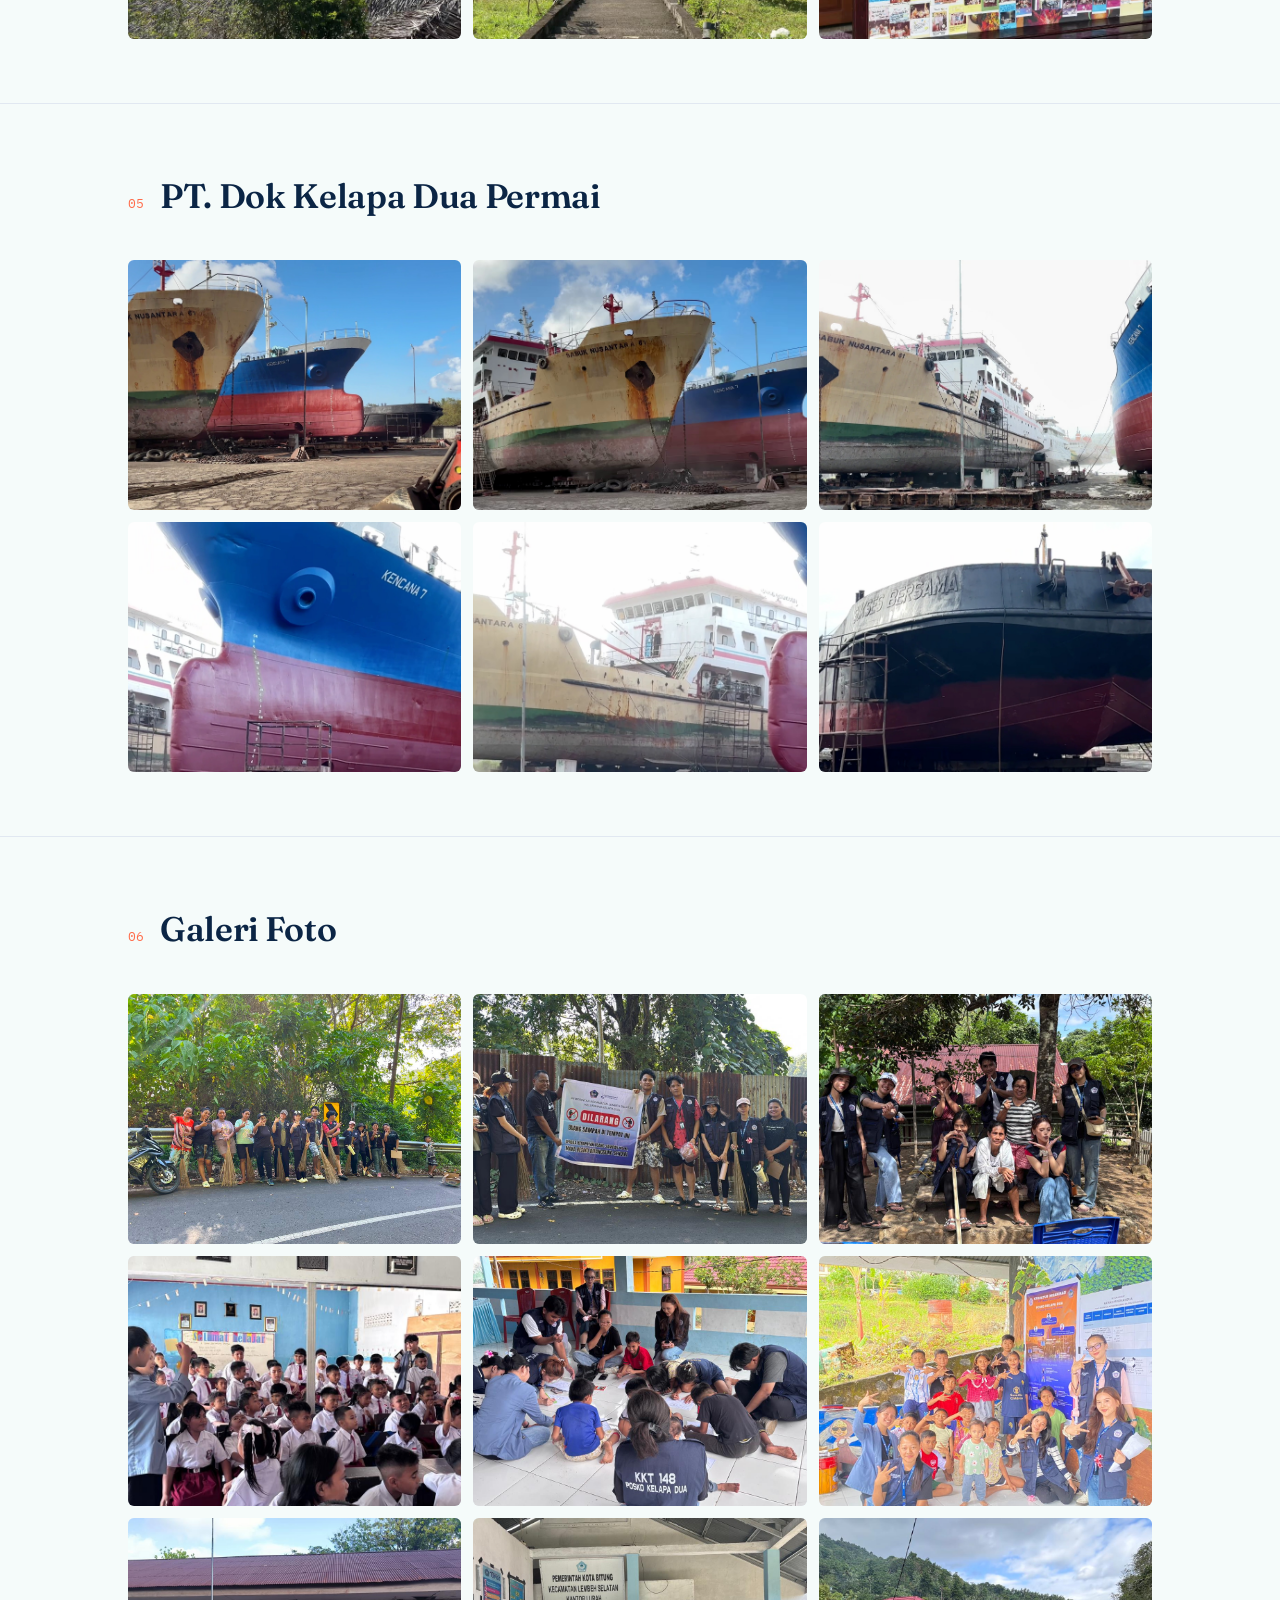
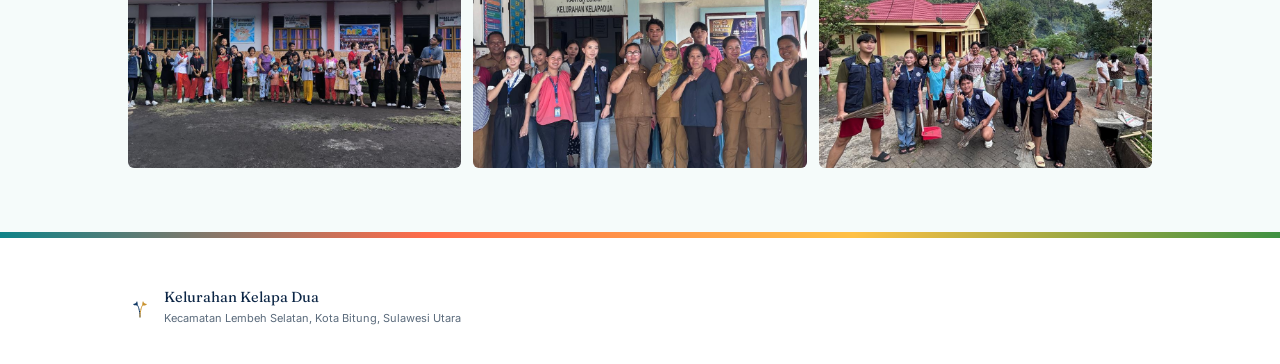
==== commit 1d66f7a4: "Update galeri.html" ====
--- a/galeri.html
+++ b/galeri.html
@@ -52,7 +52,7 @@
 <main>
   <section class="page-hero">
     <div class="wrap">
-      <div class="eyebrow">Galeri &amp; Berita</div>
+      <div class="eyebrow">Galeri</div>
       <h1>Dokumentasi Kelurahan</h1>
       </div>
   </section>
